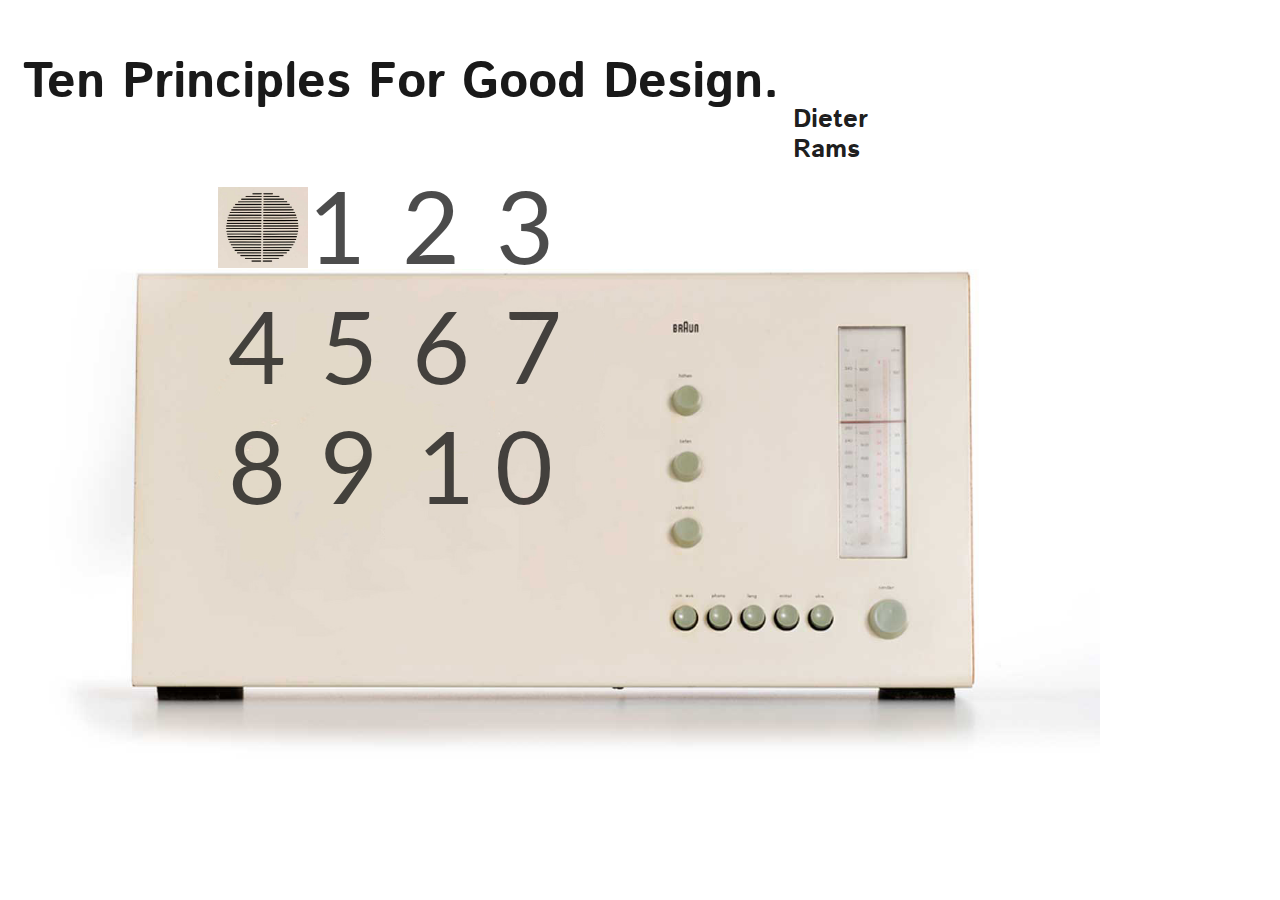
==== index.html @ 981bb6e5 "home page" ====
<!DOCTYPE html>
<html>
   <head>
      <meta charset="utf-8">
      <title>Ten Principles For Good Design</title>
      <link rel="stylesheet" href="css/style.css">
   </head>

   <body>
      <header>
         <h1> Ten Principles For Good Design.</h1>
         <h2> Dieter <br>Rams </h2>
      </header>
      <main>
         <div class="parentcontainer">
            <img src="img/braun_circle.jpg" alt"">
            <p class="numbers"> <span> <a href="1/index.html"> 1</a><a href="2/index.html"> 2</a> <a href="3/index.html"> 3 </a> </span> <br><span> <a href="4/index.html">4</a><a href="5/index.html"> 5</a><a href="6/index.html"> 6 </a><a href="7/index.html"> 7</a><br><a href="8/index.html"> 8</a><a href="9/index.html"> 9 </a></span> <span><a href="10/index.html"> 10 </a></span> </p>
         </div>

      </main>
   </body>
</html>
---- css/style.css ----
@import url(http://fonts.googleapis.com/css?family=Istok+Web:400,700|Lato:900,700);

body {
  font-family: 'Istok Web', sans-serif;
  background: url(../img/braun_radio.jpg) no-repeat left fixed;
  background-size: 1100px;


}
.numbers {
   font-family:'Lato', sans-serif;
   font-size: 100px;
   letter-spacing: 8px;
   padding-bottom: -15px;
   margin-left: 220px;
   color: white;
   margin-top: -110px;
   clear: right;
}
.parentcontainer {
   width: 1200px;
}
a:link {
   text-decoration: none;
   color: rgba(0,0,0,.7);
}
a:hover {
   color:rgba(255,0,0,.4);
}
a:visited {
   text-decoration: none;
   color: rgba(0,0,0,.7);

}

#container {
   min-width:1200px;
   max-width: 1200px;
}
h1 {
   font-size: 50px;
   padding-left: 15px;
   padding-top: 20px;
   color: rgba(0,0,0,.9);
   clear: top;
   line-height: 59px;
   padding-bottom: 30px;

}
h2 {

   font-size: 26px;
   font-family: 'Istok Web', sans-serif;
   color: rgba(0,0,0,.9);
   line-height: 30px;
   letter-spacing: .1px;
   padding-left: 785px;
   margin-top: -71px;
}
img {
   width: 90px;
   padding-left: 210px;
   float:top;
}
span:nth-of-type(1) {
   letter-spacing: 5px;
   margin-left: 80px;
}
span:nth-of-type(2){
   letter-spacing: 4px
}
span:nth-of-type(3) {
   margin-left:5px;
   letter-spacing: 20px;
}
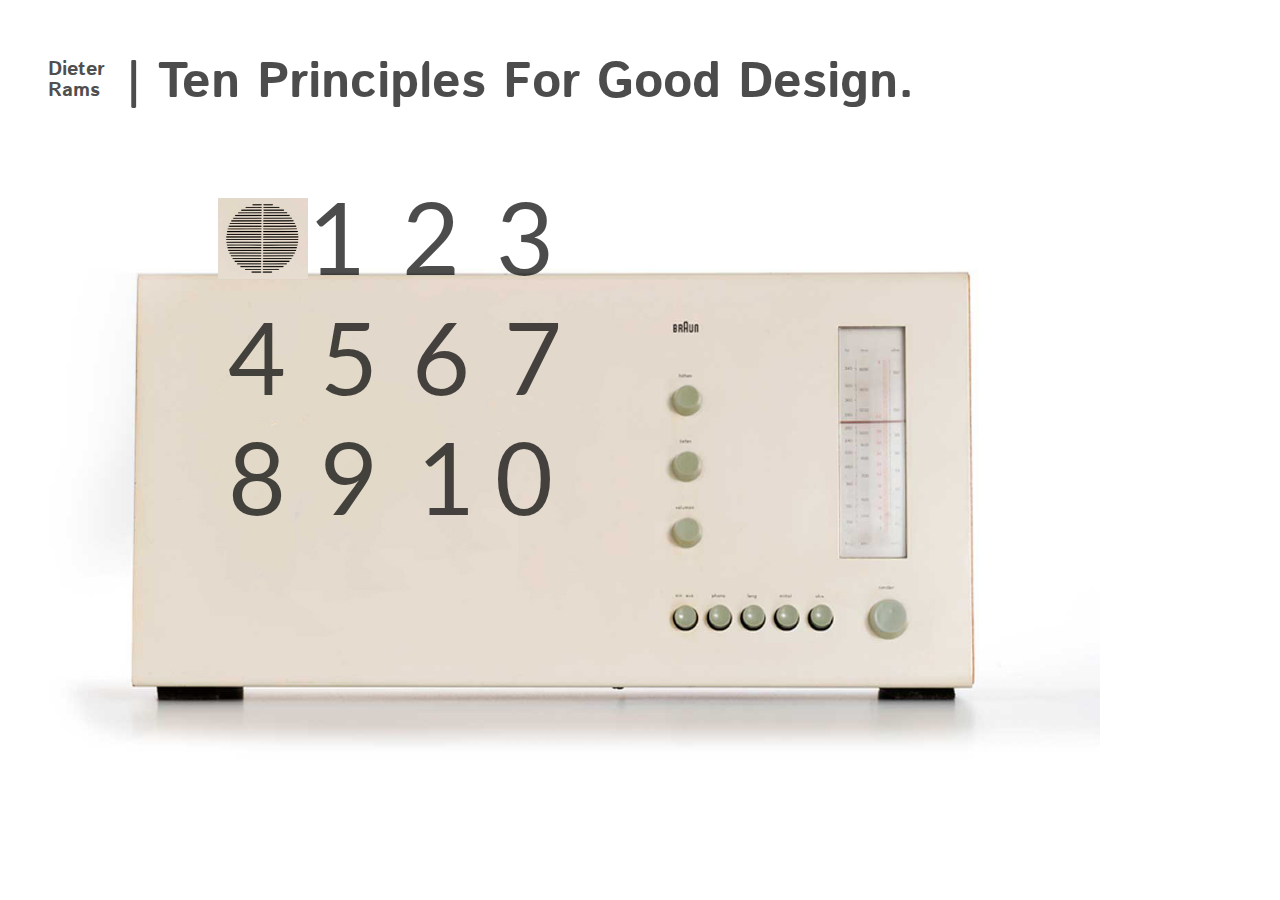
==== commit 2ae43bee: "final home" ====
--- a/index.html
+++ b/index.html
@@ -8,8 +8,8 @@
 
    <body>
       <header>
-         <h1> Ten Principles For Good Design.</h1>
-         <h2> Dieter <br>Rams </h2>
+         <h1> | Ten Principles For Good Design.</h1>
+         <h2> Dieter <br> Rams </h2>
       </header>
       <main>
          <div class="parentcontainer">
--- a/css/style.css
+++ b/css/style.css
@@ -39,9 +39,9 @@
 }
 h1 {
    font-size: 50px;
-   padding-left: 15px;
+   padding-left: 118px;
    padding-top: 20px;
-   color: rgba(0,0,0,.9);
+   color: rgba(0,0,0,.7);
    clear: top;
    line-height: 59px;
    padding-bottom: 30px;
@@ -49,13 +49,14 @@
 }
 h2 {
 
-   font-size: 26px;
+   font-size: 20px;
    font-family: 'Istok Web', sans-serif;
-   color: rgba(0,0,0,.9);
-   line-height: 30px;
+   color: rgba(0,0,0,.7);
+   line-height: 21px;
    letter-spacing: .1px;
-   padding-left: 785px;
-   margin-top: -71px;
+   padding-left: 40px;
+   margin-top: -117px;
+   padding-bottom: 80px;
 }
 img {
    width: 90px;
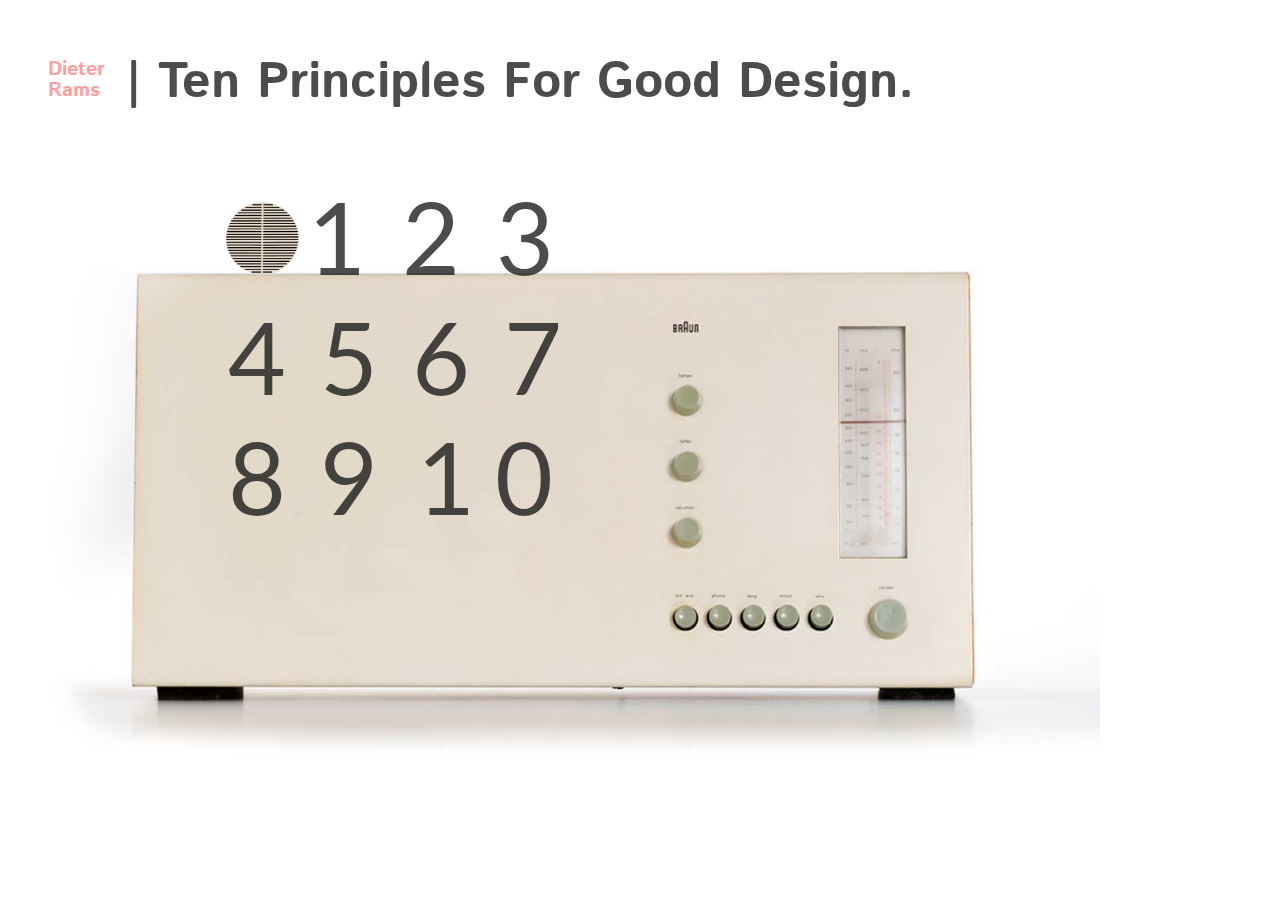
==== commit aa57a870: "check" ====
--- a/index.html
+++ b/index.html
@@ -9,11 +9,11 @@
    <body>
       <header>
          <h1> | Ten Principles For Good Design.</h1>
-         <h2> Dieter <br> Rams </h2>
+         <h2> Dieter <br>  Rams </h2>
       </header>
       <main>
          <div class="parentcontainer">
-            <img src="img/braun_circle.jpg" alt"">
+            <img src="img/braun_circle.png" alt"">
             <p class="numbers"> <span> <a href="1/index.html"> 1</a><a href="2/index.html"> 2</a> <a href="3/index.html"> 3 </a> </span> <br><span> <a href="4/index.html">4</a><a href="5/index.html"> 5</a><a href="6/index.html"> 6 </a><a href="7/index.html"> 7</a><br><a href="8/index.html"> 8</a><a href="9/index.html"> 9 </a></span> <span><a href="10/index.html"> 10 </a></span> </p>
          </div>
 
--- a/css/style.css
+++ b/css/style.css
@@ -29,7 +29,7 @@
 }
 a:visited {
    text-decoration: none;
-   color: rgba(0,0,0,.7);
+   color: rgba(0,0,0,.4);
 
 }
 
@@ -57,6 +57,7 @@
    padding-left: 40px;
    margin-top: -117px;
    padding-bottom: 80px;
+   color: rgba(255,0,0,.4);
 }
 img {
    width: 90px;
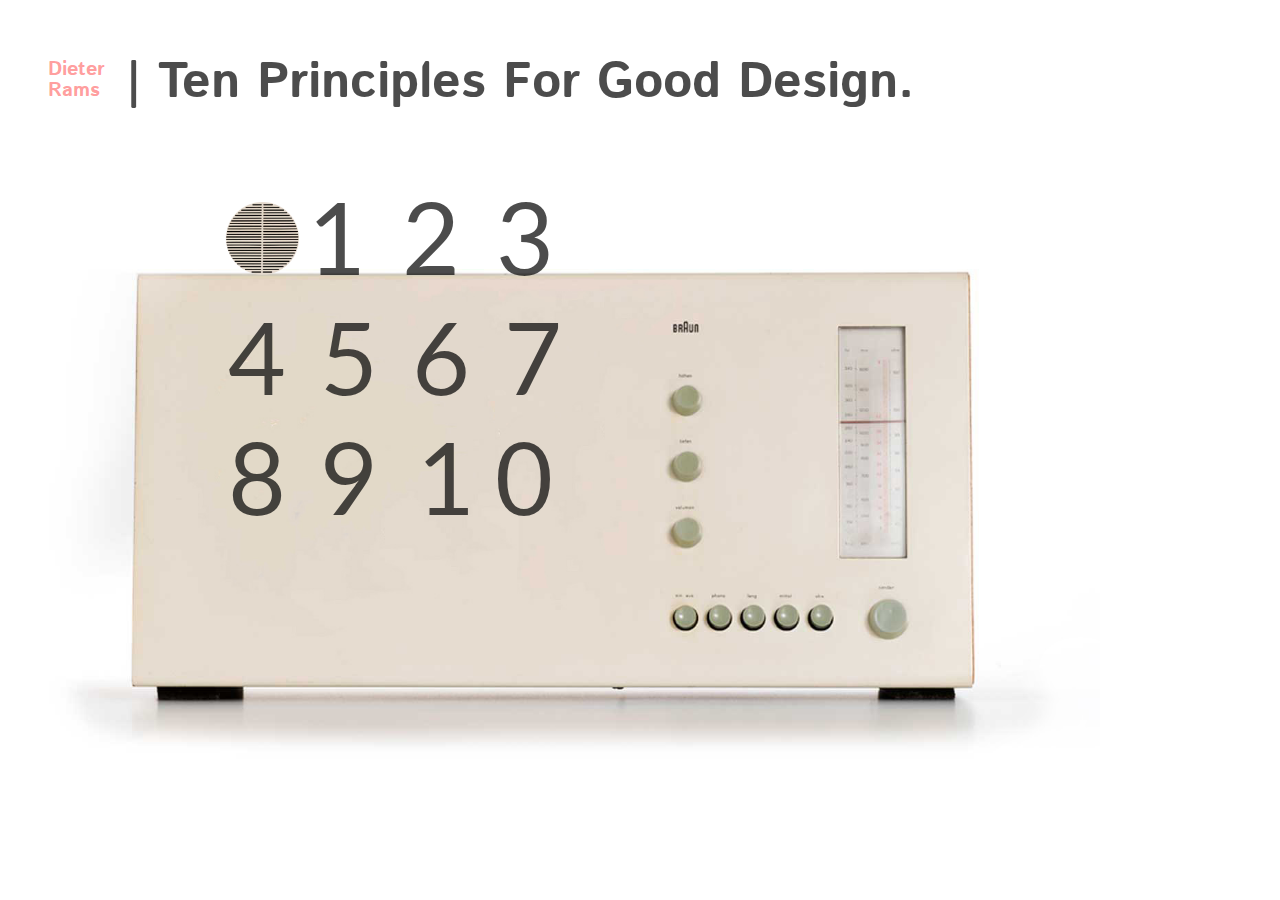
==== commit d8955c7f: "alt= validator correction" ====
--- a/index.html
+++ b/index.html
@@ -13,10 +13,9 @@
       </header>
       <main>
          <div class="parentcontainer">
-            <img src="img/braun_circle.png" alt"">
+            <img src="img/braun_circle.png" alt="">
             <p class="numbers"> <span> <a href="1/index.html"> 1</a><a href="2/index.html"> 2</a> <a href="3/index.html"> 3 </a> </span> <br><span> <a href="4/index.html">4</a><a href="5/index.html"> 5</a><a href="6/index.html"> 6 </a><a href="7/index.html"> 7</a><br><a href="8/index.html"> 8</a><a href="9/index.html"> 9 </a></span> <span><a href="10/index.html"> 10 </a></span> </p>
          </div>
-
       </main>
    </body>
 </html>
--- a/css/style.css
+++ b/css/style.css
@@ -2,7 +2,7 @@
 
 body {
   font-family: 'Istok Web', sans-serif;
-  background: url(../img/braun_radio.jpg) no-repeat left fixed;
+  background: url(../img/braun_radio_copy.jpg) no-repeat left fixed;
   background-size: 1100px;
 
 
@@ -45,6 +45,7 @@
    clear: top;
    line-height: 59px;
    padding-bottom: 30px;
+   white-space: nowrap;
 
 }
 h2 {
@@ -58,11 +59,13 @@
    margin-top: -117px;
    padding-bottom: 80px;
    color: rgba(255,0,0,.4);
+   white-space: nowrap;
 }
 img {
    width: 90px;
    padding-left: 210px;
    float:top;
+
 }
 span:nth-of-type(1) {
    letter-spacing: 5px;
